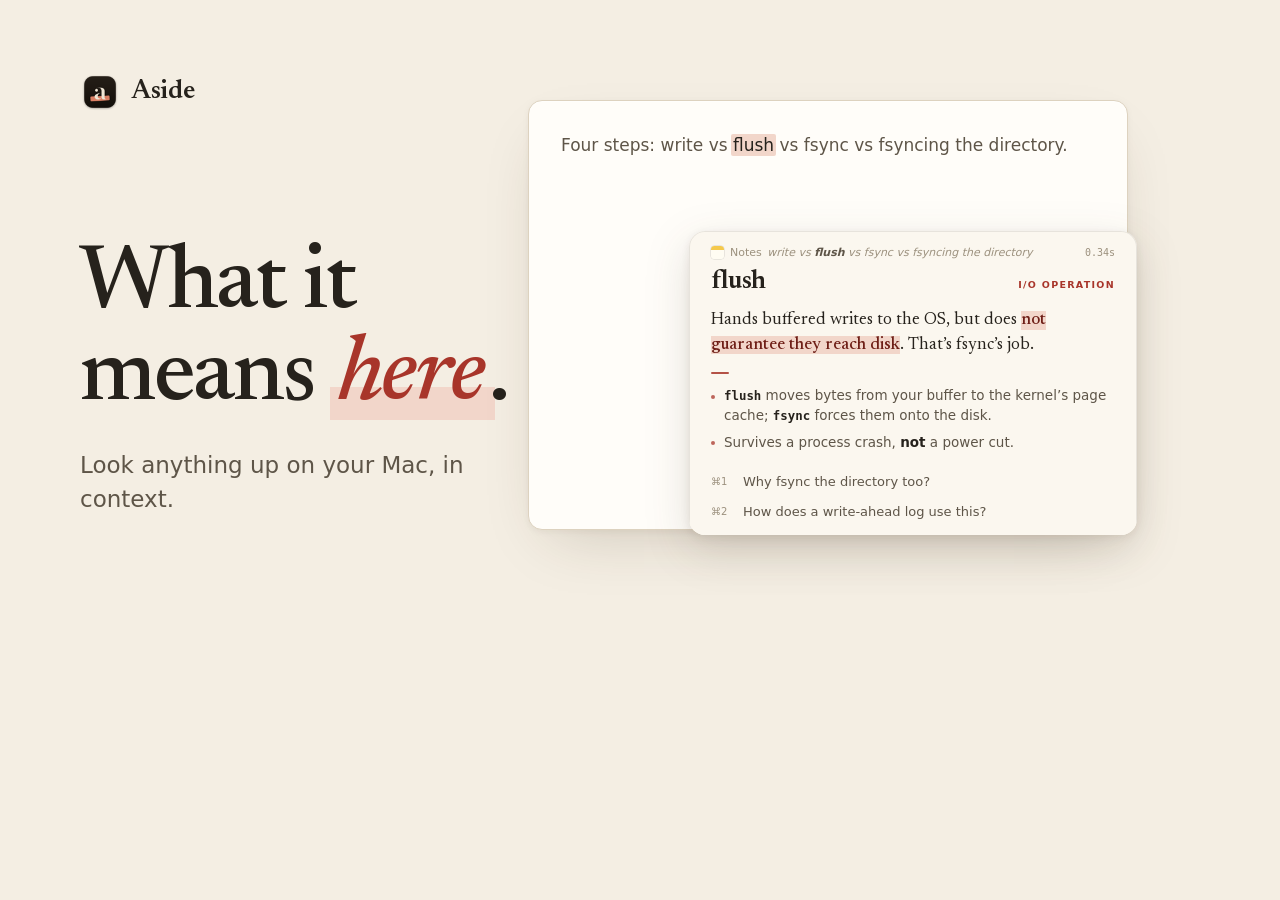
==== site/og/og.html @ 401291ee "Add the Aside website A static page in site/: an animated recreation of the panel explaining 'flush'" ====
<!DOCTYPE html>
<html lang="en-GB">
<head>
<meta charset="utf-8">
<meta name="robots" content="noindex">
<title>Aside OG image source</title>
<link rel="stylesheet" href="../styles.css">
<style>
  /* Source for ../og.png. Render at 1200x630, light mode, and screenshot. */
  html, body { width: 1200px; height: 630px; overflow: hidden; }
  body { background: var(--page); }
  .og { position: relative; width: 1200px; height: 630px; padding: 72px 80px; display: grid; grid-template-columns: 470px 1fr; gap: 40px; }
  .og .brand { font-size: 26px; gap: 12px; }
  .og .brand img { width: 40px; height: 40px; }
  .og h1 { font-size: 92px; margin-top: 120px; }
  .og .sub { margin-top: 26px; font-size: 23px; color: var(--soft); line-height: 1.45; }
  .og .doc { position: absolute; right: 72px; top: 100px; width: 600px; height: 430px; background: var(--doc); border: 1px solid var(--rule); border-radius: 14px; padding: 30px 32px; font: 17px/1.65 var(--sans); color: var(--soft); box-shadow: var(--win-shadow); }
  .og .doc .word { position: relative; color: var(--ink); }
  .og .doc p { position: relative; z-index: 0; }
  .og .doc .word-mark { opacity: 1; }
  .og .panel-wrap { position: absolute; margin: 0; opacity: 1; left: 106px; top: 72px; width: 448px; }
  .og .p-ms { opacity: 1; }
</style>
</head>
<body>
<div class="og">
  <div>
    <span class="brand"><img src="../img/favicon-64.png" alt=""><span>Aside</span></span>
    <h1>What it means <em><span class="hl" style="--x:1">here</span></em>.</h1>
    <p class="sub">Look anything up on your Mac, in context.</p>
  </div>
  <div class="doc">
    <p>Four steps: write vs <span class="word">flush<span class="word-mark"></span></span> vs fsync vs fsyncing the directory.</p>
    <div class="panel-wrap">
      <div class="panel" style="clip-path:none">
        <div class="p-body">
          <div class="p-eyebrow"><span class="p-app"></span><span class="p-snip"><b>Notes</b>&ensp;<i>write vs <strong>flush</strong> vs fsync vs fsyncing the directory</i></span><span class="p-ms">0.34s</span></div>
          <div class="p-title"><span class="p-term">flush</span><span class="p-kind">I/O operation</span></div>
          <p class="p-gist">Hands buffered writes to the OS, but does <mark>not guarantee they reach disk</mark>. That’s fsync’s job.</p>
          <span class="p-rule"></span>
          <ul class="p-bullets">
            <li><code>flush</code> moves bytes from your buffer to the kernel’s page cache; <code>fsync</code> forces them onto the disk.</li>
            <li>Survives a process crash, <strong>not</strong> a power cut.</li>
          </ul>
        </div>
        <div class="p-foot" style="transform:none">
          <div class="p-sugs"><ol class="p-sug-set" style="opacity:1"><li><kbd>⌘1</kbd><span>Why fsync the directory too?</span></li><li><kbd>⌘2</kbd><span>How does a write-ahead log use this?</span></li></ol></div>
        </div>
      </div>
    </div>
  </div>
</div>
</body>
</html>
---- site/styles.css ----
/* Aside: site styles. Palette and type follow the app's Rubric palette. */

@font-face {
  font-family: "Newsreader";
  src: url("fonts/newsreader-roman.woff2") format("woff2");
  font-weight: 400 600;
  font-style: normal;
  font-display: swap;
}
@font-face {
  font-family: "Newsreader";
  src: url("fonts/newsreader-italic.woff2") format("woff2");
  font-weight: 400 600;
  font-style: italic;
  font-display: swap;
}

:root {
  --page: #F4EEE3;
  --doc: #FFFDF9;
  --card: #FBF7EF;
  --ink: #26221C;
  --soft: #5E5548;
  --faint: #9C917E;
  --meta: #6E6354;          /* readable small text on --page */
  --accent: #A8352A;
  --mark: #F2D6CA;
  --mark-ink: #6E1E16;
  --line: #E6DCCA;
  --code: #F1E9DA;
  --rule: #DDD2BF;
  --panel-edge: rgba(0, 0, 0, .08);
  --panel-shadow: drop-shadow(0 14px 22px rgba(60, 40, 20, .14)) drop-shadow(0 2px 4px rgba(60, 40, 20, .08));
  --win-shadow: 0 1px 0 rgba(255,255,255,.6) inset, 0 24px 60px -24px rgba(60, 40, 20, .22), 0 2px 6px rgba(60, 40, 20, .05);
  --key-top: #FFFDF9;
  --key-edge: #D9CDB8;
  --lu-bg: #F5F5F4;
  --lu-ink: #1D1D1F;
  --lu-soft: #6E6E73;
  --lu-edge: rgba(0, 0, 0, .1);
  --btn-bg: #26221C;
  --btn-ink: #FBF7EF;

  --serif: "Newsreader", "New York", "Iowan Old Style", Georgia, serif;
  --sans: -apple-system, BlinkMacSystemFont, "SF Pro Text", "Segoe UI", system-ui, sans-serif;
  --mono: ui-monospace, "SF Mono", SFMono-Regular, Menlo, Consolas, monospace;
  --ease: cubic-bezier(.2, .7, .2, 1);
  --measure: 1180px;
}

@media (prefers-color-scheme: dark) {
  :root {
    --page: #14110E;
    --doc: #1A1714;
    --card: #1F1B17;
    --ink: #EDE3D2;
    --soft: #B5A992;
    --faint: #7A6F5F;
    --meta: #998D79;
    --accent: #E8876B;
    --mark: #4A2820;
    --mark-ink: #FFD2C2;
    --line: #3A332B;
    --code: #2B251F;
    --rule: #2E2822;
    --panel-edge: rgba(255, 255, 255, .09);
    --panel-shadow: drop-shadow(0 16px 26px rgba(0, 0, 0, .5)) drop-shadow(0 2px 4px rgba(0, 0, 0, .35));
    --win-shadow: 0 0 0 1px rgba(255,255,255,.05) inset, 0 24px 60px -20px rgba(0, 0, 0, .6);
    --key-top: #2A251F;
    --key-edge: #0B0907;
    --lu-bg: #2A2A2C;
    --lu-ink: #F2F2F7;
    --lu-soft: #98989D;
    --lu-edge: rgba(255, 255, 255, .1);
    --btn-bg: #EDE3D2;
    --btn-ink: #1F1B17;
  }
}

*, *::before, *::after { box-sizing: border-box; }
html { -webkit-text-size-adjust: 100%; text-size-adjust: 100%; }
body {
  margin: 0;
  background: var(--page);
  color: var(--ink);
  font: 17px/1.55 var(--sans);
  -webkit-font-smoothing: antialiased;
  -moz-osx-font-smoothing: grayscale;
  text-rendering: optimizeLegibility;
}
p, h1, h2, h3, ul, ol, figure { margin: 0; padding: 0; }
ul, ol { list-style: none; }
a { color: inherit; }
img, svg { display: block; }
mark { background: var(--mark); color: var(--mark-ink); padding: .04em 0; }
::selection { background: var(--mark); color: var(--mark-ink); }

:focus-visible {
  outline: 2px solid var(--accent);
  outline-offset: 3px;
  border-radius: 4px;
}

.skip {
  position: absolute; left: 16px; top: -60px;
  background: var(--ink); color: var(--page);
  padding: 8px 14px; border-radius: 8px; text-decoration: none; z-index: 10;
}
.skip:focus { top: 12px; }
.sr { position: absolute; width: 1px; height: 1px; overflow: hidden; clip: rect(0 0 0 0); white-space: nowrap; }

kbd {
  font: 500 .82em/1 var(--sans);
  display: inline-block;
  min-width: 1.6em;
  padding: .28em .42em .26em;
  border: 1px solid var(--rule);
  border-bottom-width: 2px;
  border-radius: 6px;
  background: var(--doc);
  color: var(--soft);
  text-align: center;
  vertical-align: .08em;
}

.label {
  font: 600 11px/1 var(--sans);
  letter-spacing: .14em;
  text-transform: uppercase;
  color: var(--accent);
}

/* ---------- Header ---------- */

.top {
  max-width: var(--measure);
  margin: 0 auto;
  padding: 22px 28px;
  display: flex;
  align-items: center;
  justify-content: space-between;
}
.brand {
  display: inline-flex; align-items: center; gap: 9px;
  text-decoration: none;
  font: 600 21px/1 var(--serif);
  letter-spacing: -.01em;
}
.brand img { width: 28px; height: 28px; }
.top nav { display: flex; gap: 26px; align-items: center; font-size: 15px; }
.top nav a { text-decoration: none; color: var(--soft); }
.top nav a:hover { color: var(--ink); }
.top nav .nav-get { color: var(--ink); font-weight: 500; }
.top nav .nav-get:hover { color: var(--accent); }

/* ---------- Buttons ---------- */

.btn {
  display: inline-flex; align-items: center; justify-content: center;
  height: 48px; padding: 0 24px;
  border-radius: 12px;
  background: var(--btn-bg);
  color: var(--btn-ink);
  font: 500 16px/1 var(--sans);
  text-decoration: none;
  transition: background-color .2s var(--ease), transform .2s var(--ease);
}
.btn:hover { background: var(--accent); color: #FFF8F2; }
.btn:active { transform: translateY(1px); }
@media (prefers-color-scheme: dark) { .btn:hover { color: #1F1B17; } }

/* ---------- Hero ---------- */

.hero {
  max-width: var(--measure);
  margin: 0 auto;
  padding: 36px 28px 96px;
  display: grid;
  grid-template-columns: minmax(0, 380px) minmax(0, 1fr);
  gap: 64px;
  align-items: center;
}
.hero-copy .label { margin-bottom: 22px; }
h1 {
  font: 500 clamp(48px, 6.2vw, 78px)/1 var(--serif);
  letter-spacing: -.025em;
  text-wrap: balance;
}
h1 em { font-style: italic; font-weight: 500; color: var(--accent); }
.hl { position: relative; display: inline-block; padding: 0 .06em; }
.hl::before {
  content: "";
  position: absolute; left: -.02em; right: -.06em; bottom: .04em; height: .36em;
  background: var(--mark);
  z-index: -1;
  transform-origin: left center;
}
.js .hl::before { transform: scaleX(0); animation: draw .7s .35s var(--ease) forwards; }
@keyframes draw { to { transform: scaleX(1); } }
h1 { position: relative; z-index: 0; }

.lede {
  margin-top: 26px;
  font-size: 18.5px;
  line-height: 1.55;
  color: var(--soft);
  max-width: 34ch;
  text-wrap: pretty;
}
.lede kbd { font-size: .78em; }
.cta { margin-top: 34px; display: flex; flex-direction: column; align-items: flex-start; gap: 14px; }
.cta-meta { font-size: 14px; color: var(--meta); }

/* The stage: a document window in "any app" with the Aside panel over it. */

.stage { position: relative; min-width: 0; }
.win {
  position: relative;
  background: var(--doc);
  border-radius: 14px;
  box-shadow: var(--win-shadow);
  border: 1px solid var(--rule);
  overflow: hidden;
  min-height: 560px;
}
.win-bar {
  display: flex; align-items: center; gap: 7px;
  height: 38px; padding: 0 14px;
  border-bottom: 1px solid var(--line);
  font: 500 12.5px/1 var(--sans);
  color: var(--faint);
}
.win-bar i { width: 11px; height: 11px; border-radius: 50%; border: 1px solid var(--rule); background: var(--card); }
.win-bar span { margin-left: auto; margin-right: auto; transform: translateX(-24px); }
.win-body {
  padding: 26px 34px 40px;
  font: 16px/1.65 var(--sans);
  color: var(--soft);
}
.win-body p + p { margin-top: 14px; }
.win-body .doc-h { font-weight: 600; color: var(--ink); font-size: 17px; margin-bottom: 8px; }
.word { position: relative; color: var(--ink); white-space: nowrap; }
.word-mark {
  position: absolute; inset: -1px -2px; z-index: -1;
  background: var(--mark); border-radius: 2px; opacity: 0;
}
.win-body p { position: relative; z-index: 0; }

.ibeam {
  position: absolute; left: 0; top: 0;
  width: 14px; height: 24px;
  pointer-events: none;
  opacity: 0;
  z-index: 3;
}

/* ---------- The Aside panel (mirrors LookupView.swift) ---------- */

.panel-wrap {
  position: absolute; left: 0; top: 0;
  width: 448px;
  filter: var(--panel-shadow);
  opacity: 0;
  z-index: 2;
}
.panel {
  background: var(--card);
  border-radius: 16px;
  overflow: hidden;
  position: relative;
}
.panel::after {
  content: ""; position: absolute; inset: 0;
  border: 1px solid var(--panel-edge);
  border-bottom: 0;
  border-radius: 16px 16px 0 0;
  pointer-events: none;
}
.p-body { padding: 15px 22px 16px; }

.p-eyebrow {
  display: flex; align-items: center; gap: 6px;
  font: 11px/1.2 var(--sans);
  color: var(--faint);
  white-space: nowrap;
}
.p-app {
  flex: none; width: 13px; height: 13px; border-radius: 3.5px;
  background: linear-gradient(#F5C94C 0 32%, #FFFCF2 32%);
  box-shadow: 0 0 0 .5px rgba(0,0,0,.15);
}
.p-snip { overflow: hidden; text-overflow: ellipsis; min-width: 0; flex: 1; }
.p-snip b { font-weight: 500; }
.p-snip strong { font-weight: 600; color: var(--soft); }
.p-ms { margin-left: auto; padding-left: 8px; font: 10px/1 var(--mono); color: var(--faint); opacity: 0; }

.p-title { display: flex; align-items: baseline; gap: 12px; margin-top: 9px; }
.p-term { font: 600 26px/1.15 var(--serif); color: var(--ink); letter-spacing: -.005em; }
.p-kind {
  margin-left: auto;
  font: 600 9.5px/1 var(--sans);
  letter-spacing: 1.3px;
  text-transform: uppercase;
  color: var(--accent);
  white-space: nowrap;
}

.p-first { position: relative; }
.p-gist {
  margin-top: 11px;
  font: 400 17px/1.45 var(--serif);
  color: var(--ink);
  text-wrap: pretty;
}
.p-gist mark { color: var(--mark-ink); font-weight: 500; }
.p-gist-sm { font-size: 15.5px; line-height: 1.42; margin-top: 0; }
.p-skel { position: absolute; left: 0; right: 0; top: 14px; display: grid; gap: 9px; opacity: 0; }
.p-skel i { height: 13px; border-radius: 4px; background: var(--line); width: 94%; }
.p-skel i + i { width: 58%; }
.p-rule { display: block; width: 18px; height: 2px; border-radius: 2px; background: var(--accent); opacity: .85; margin: 14px 0 12px; }
.p-bullets { display: grid; gap: 8px; }
.p-bullets li {
  position: relative;
  padding-left: 13px;
  font: 13.5px/1.42 var(--sans);
  color: var(--soft);
}
.p-bullets .dot, .p-bullets li::before {
  content: ""; position: absolute; left: 0; top: .62em;
  width: 4px; height: 4px; border-radius: 50%;
  background: var(--accent); opacity: .75;
}
.js .p-bullets li::before { content: none; }
.js .stream .dot { opacity: 0; }
.is-static .stream .dot { opacity: .75 !important; }
.p-bullets strong { color: var(--ink); font-weight: 600; }
.p-bullets code, .p-gist code { font: 600 12.4px/1 var(--mono); color: var(--ink); }

.p-follow .p-q {
  display: flex; align-items: baseline; gap: 7px;
  margin: 18px 0 7px; padding-top: 14px;
  border-top: .5px solid var(--line);
  font: 600 13px/1.35 var(--sans);
  color: var(--soft);
}
@media (min-resolution: 2dppx) { .p-follow .p-q { border-top-width: .5px; } }
.arr { width: 11px; height: 11px; flex: none; fill: none; stroke: var(--accent); stroke-width: 1.7; stroke-linecap: round; stroke-linejoin: round; }
.p-q .arr { width: 10px; height: 10px; transform: translateY(1px); }

.p-foot { position: relative; background: var(--card); }
.p-sugs { display: grid; padding: 0 10px 8px; }
.p-sug-set { grid-area: 1 / 1; display: grid; gap: 1px; }
.p-sug-set li {
  display: flex; align-items: center; gap: 10px;
  padding: 6px 12px;
  border-radius: 8px;
  font: 13px/1.3 var(--sans);
  color: var(--soft);
  white-space: nowrap;
  position: relative;
}
.p-sug-set li::before {
  content: ""; position: absolute; inset: 0; border-radius: 8px;
  background: var(--accent); opacity: 0;
}
.p-sug-set li.lit::before { opacity: .09; }
.p-sug-set kbd {
  all: unset;
  width: 22px; flex: none;
  font: 500 10px/1 var(--sans);
  color: var(--faint);
  position: relative;
}
.p-sug-set span { position: relative; overflow: hidden; text-overflow: ellipsis; }
.p-sug-set li.lit kbd { color: var(--accent); }
.p-sug-set li.lit span { color: var(--ink); }
.p-sug-a, .p-sug-b { opacity: 0; }
.p-sug-b { visibility: visible; }

.p-input {
  position: relative;
  display: flex; align-items: center; gap: 10px;
  padding: 12px 18px;
  border-top: .5px solid var(--line);
  background: color-mix(in srgb, var(--code) 55%, var(--card));
  font: 13.5px/1.2 var(--sans);
  border-radius: 0 0 16px 16px;
  box-shadow: inset 0 -1px 0 var(--panel-edge), inset 1px 0 0 var(--panel-edge), inset -1px 0 0 var(--panel-edge);
}
.p-input .arr { stroke-width: 1.8; }
.p-ph { color: var(--faint); }
.p-caret {
  width: 1.5px; height: 16px; margin-right: -9px;
  background: var(--accent);
  animation: blink 1.06s steps(1) infinite;
}
@keyframes blink { 50% { opacity: 0; } }
.p-esc, .p-ret {
  margin-left: auto;
  font: 500 10px/1 var(--sans);
  color: var(--faint);
  padding: 2px 5px;
  border: .75px solid color-mix(in srgb, var(--faint) 45%, transparent);
  border-radius: 4px;
}
.p-pulse { display: none; gap: 3px; margin-left: auto; width: 22px; }
.p-pulse i { width: 4px; height: 4px; border-radius: 50%; background: var(--accent); animation: pulse 1.25s ease-in-out infinite; }
.p-pulse i:nth-child(2) { animation-delay: .14s; }
.p-pulse i:nth-child(3) { animation-delay: .28s; }
@keyframes pulse { 0%, 100% { opacity: .25; } 40% { opacity: 1; } }
.busy .p-pulse { display: flex; }
.busy .p-esc, .busy .p-ret { display: none; }

/* Hidden-until-revealed pieces of the hero panel. The script reveals them;
   without JS, or with reduced motion, the final state shows. */
.js .stream .w { opacity: 0; }
.stream mark { background: none; padding: 0; }
.stream mark .w { background: var(--mark); padding: .04em 0; }
.js .vig .p-kind,
.js .stage .p-kind,
.js .stage .p-rule,
.js .stage .p-follow .p-q { opacity: 0; }

.stage-foot {
  display: flex; align-items: center; gap: 22px;
  margin-top: 20px;
  min-height: 46px;
}
.keys { position: relative; width: 168px; height: 46px; flex: none; }
.chord { position: absolute; left: 0; top: 0; display: flex; gap: 6px; }
.chord-b { opacity: 0; }
.nw { white-space: nowrap; }
.key { position: relative; display: block; height: 42px; min-width: 42px; }
.key::before {
  content: ""; position: absolute; inset: 3px 0 -3px;
  border-radius: 9px; background: var(--key-edge);
}
.cap {
  position: relative;
  display: flex; align-items: center; justify-content: center;
  height: 42px; min-width: 42px; padding: 0 12px;
  border-radius: 9px;
  border: 1px solid var(--rule);
  background: var(--key-top);
  font: 500 15px/1 var(--sans);
  color: var(--soft);
}
.key-wide .cap { min-width: 112px; justify-content: flex-start; font-size: 13px; }
.stage-foot figcaption {
  flex: 1; min-width: 0;
  display: flex; align-items: center; justify-content: space-between; gap: 16px;
  font-size: 14px; color: var(--meta);
}
.stage-foot figcaption kbd { font-size: .8em; }
.motion-toggle {
  flex: none;
  font: 500 13px/1 var(--sans);
  color: var(--soft);
  background: none;
  border: 1px solid var(--rule);
  border-radius: 999px;
  padding: 7px 13px;
  cursor: pointer;
}
.motion-toggle:hover { color: var(--ink); border-color: var(--faint); }

/* Final state for reduced motion / no JS */
.is-static .ibeam { display: none; }
.is-static .panel-wrap { opacity: 1; }
.is-static .word-mark { opacity: 1; }
.is-static .p-ms, .is-static .p-sug-b { opacity: 1; }
html:not(.js) .panel-wrap { position: relative; opacity: 1; margin: 0 0 24px 22px; width: min(448px, calc(100% - 44px)); }
html:not(.js) .p-ms, html:not(.js) .p-sug-a { opacity: 1; }
html:not(.js) .p-follow, html:not(.js) .p-sug-b, html:not(.js) .keys { display: none; }
html:not(.js) .win { min-height: 0; }

/* ---------- Sections ---------- */

section + section { border-top: 1px solid var(--rule); }
.versus, .details {
  max-width: var(--measure);
  margin: 0 auto;
  padding: 104px 28px;
}
.section-head { max-width: 760px; }
.section-head .label { margin-bottom: 18px; }
h2 {
  font: 500 clamp(32px, 3.6vw, 46px)/1.08 var(--serif);
  letter-spacing: -.02em;
  text-wrap: balance;
}

/* Look Up vs Aside */

.vs-line {
  margin: 56px 0 28px;
  font: italic 400 22px/1.4 var(--serif);
  color: var(--soft);
}
.vs-line mark { font-style: normal; color: var(--ink); font-weight: 500; padding: 0 .12em; }
.vs-grid { display: grid; grid-template-columns: 1fr 1fr; gap: 32px; align-items: start; }
.vs-col figcaption { margin-top: 16px; font-size: 15px; color: var(--meta); }
.vs-col figcaption b { color: var(--ink); font-weight: 600; }

.lookup {
  background: var(--lu-bg);
  color: var(--lu-ink);
  border-radius: 10px;
  border: 1px solid var(--lu-edge);
  box-shadow: 0 10px 30px -12px rgba(0,0,0,.18);
  padding: 16px 20px 18px;
  font: 13px/1.45 var(--sans);
  position: relative;
  overflow: hidden;
  height: 236px;
}
.lu-src { font: 600 11px/1 var(--sans); color: var(--lu-soft); padding-bottom: 12px; margin-bottom: 12px; border-bottom: 1px solid var(--lu-edge); }
.lu-word { font: 700 20px/1.2 var(--sans); }
.lu-word span { font-weight: 400; font-size: 14px; color: var(--lu-soft); margin-left: 4px; }
.lu-pos { font-style: italic; color: var(--lu-soft); margin: 8px 0 2px; }
.lu-sense b { font-weight: 600; margin-right: 4px; }
.lu-fade { margin-top: 6px; }
.lookup::after {
  content: ""; position: absolute; left: 0; right: 0; bottom: 0; height: 54px;
  background: linear-gradient(transparent, var(--lu-bg));
}

.mini {
  background: var(--card);
  border-radius: 16px;
  border: 1px solid var(--panel-edge);
  box-shadow: 0 14px 34px -14px rgba(60, 40, 20, .28), 0 2px 5px rgba(60, 40, 20, .06);
  padding: 15px 22px 20px;
}
@media (prefers-color-scheme: dark) {
  .mini { box-shadow: 0 16px 40px -12px rgba(0,0,0,.6); }
}
.mini .p-title { margin-top: 0; }
.vs-col .mini { min-height: 236px; }
.vs-col .mini .p-gist { font-size: 19px; margin-top: 14px; }

.ledger {
  margin-top: 64px;
  width: 100%;
  border-collapse: collapse;
  font-size: 15.5px;
}
.ledger th, .ledger td { text-align: left; padding: 15px 20px 15px 0; border-top: 1px solid var(--rule); vertical-align: baseline; }
.ledger thead th { font: 600 11px/1 var(--sans); letter-spacing: .14em; text-transform: uppercase; color: var(--meta); border-top: 0; padding-bottom: 12px; }
.ledger tbody th { font: 600 15px/1.4 var(--mono); color: var(--ink); width: 18%; }
.ledger .lu-ans { color: var(--meta); width: 30%; }
.ledger td:last-child { font: 17.5px/1.4 var(--serif); color: var(--ink); }
.acr b { color: var(--accent); font-weight: 600; }

/* Details */

.det-grid {
  margin-top: 64px;
  display: grid;
  grid-template-columns: 1fr 1fr;
  gap: 0 64px;
}
.det { padding: 40px 0 48px; border-top: 1px solid var(--rule); display: flex; flex-direction: column; }
.det h3 { font: 500 25px/1.2 var(--serif); letter-spacing: -.01em; display: flex; align-items: baseline; gap: 12px; }
.num { font: 600 11px/1 var(--sans); color: var(--accent); letter-spacing: .1em; transform: translateY(-3px); }
.det-copy p { margin-top: 10px; color: var(--soft); font-size: 16px; max-width: 44ch; text-wrap: pretty; }
.det-copy p kbd { font-size: .78em; }

.vig {
  position: relative;
  margin-top: 30px;
  height: 240px;
  border-radius: 14px;
  background: var(--doc);
  border: 1px solid var(--line);
  padding: 26px 26px 0;
  overflow: hidden;
}
.vig-line { font: 15.5px/1.6 var(--sans); color: var(--soft); position: relative; z-index: 0; }
.vword, .term-wrap { position: relative; color: var(--ink); white-space: nowrap; }
.vmark { position: absolute; inset: -1px -2px; background: var(--mark); border-radius: 2px; z-index: -1; opacity: 0; }
.vig-panel {
  position: absolute; left: 18px; top: 74px;
  width: min(372px, calc(100% - 36px));
  padding: 14px 18px 16px;
  opacity: 0;
  z-index: 2;
}
.vig-panel .p-term { font-size: 22px; }
.vig-panel .p-gist { font-size: 15.5px; margin-top: 8px; }
.p-exp { font: italic 400 15px/1.3 var(--serif); color: var(--soft); margin-top: 3px; }
.p-exp b { font-weight: 600; color: var(--accent); }
.p-exp i { font-style: italic; }
.js .p-exp i { opacity: 0; }

.web-slot { display: grid; }
.web-slot > * { grid-area: 1 / 1; }
.searching { margin-top: 10px; display: flex; align-items: center; gap: 8px; font: 13px/1.3 var(--sans); color: var(--soft); opacity: 0; }
.searching i { color: var(--faint); }
.searching .p-pulse { display: flex; margin: 0; width: auto; }
.sources { display: flex; gap: 6px; margin-top: 12px; opacity: 0; }
.sources span {
  font: 500 11px/1 var(--sans);
  color: var(--soft);
  padding: 5px 8px;
  border-radius: 6px;
  background: var(--code);
}
.sources span::before { content: "↗"; margin-right: 4px; color: var(--accent); }

/* Keep asking vignette */
.vig-ask { padding: 14px; }
.vig-thread {
  position: absolute; left: 14px; right: 14px; top: 14px; bottom: 14px;
  width: auto; opacity: 1;
  padding: 0;
  display: flex; flex-direction: column;
  overflow: hidden;
}
.thread-view { flex: 1; overflow: hidden; position: relative; }
.thread-inner { padding: 14px 18px 12px; }
.vig-thread .p-follow .p-q { margin-top: 14px; padding-top: 12px; }
.vig-thread .p-input { border-radius: 0 0 15px 15px; box-shadow: none; }
.typed { color: var(--ink); white-space: pre; }
.typed:empty { display: none; }
.p-ret { display: none; color: var(--accent); border-color: color-mix(in srgb, var(--accent) 50%, transparent); }
.has-text .p-ph, .has-text .p-esc { display: none; }
.has-text .p-ret { display: inline; }
.has-text .p-caret { margin-right: 0; margin-left: -9px; }
.js .vig-thread .p-follow { opacity: 0; }
.js .vig-thread .p-follow .p-q { opacity: 1; }

/* Static/reduced-motion state for vignettes */
.vig.is-static .vig-panel, .vig.is-static .vmark-all, .vig.is-static .sources { opacity: 1; }
.vig.is-static .p-exp i { opacity: 1; }
.vig.is-static .ibeam { display: none; }
.vig.is-static .searching { display: none; }
.vig-ask.is-static .p-follow { opacity: 1; }
#v-acro .vig.is-static .vmark-one, #v-web .vig.is-static .vmark-one { opacity: 1; }
.is-static .stream .w { opacity: 1 !important; }
.is-static .p-kind, .is-static .p-rule, .is-static .p-follow .p-q { opacity: 1 !important; }

/* Get it */

.get {
  max-width: 760px;
  margin: 0 auto;
  padding: 120px 28px 128px;
  text-align: center;
  display: flex; flex-direction: column; align-items: center;
  border-top: 0 !important;
}
.get-icon { width: 88px; height: 88px; margin-bottom: 28px; }
.get h2 { margin-bottom: 34px; font-size: clamp(34px, 4.2vw, 52px); }
.get-meta { margin-top: 26px; display: flex; flex-wrap: wrap; justify-content: center; gap: 6px 22px; font-size: 14.5px; color: var(--meta); }
.get-meta li + li::before { content: ""; display: inline-block; width: 3px; height: 3px; border-radius: 50%; background: var(--faint); vertical-align: middle; margin: -2px 22px 0 -13px; }
.privacy { margin-top: 18px; font: italic 17px/1.45 var(--serif); color: var(--soft); max-width: 40ch; }

.foot {
  max-width: var(--measure);
  margin: 0 auto;
  padding: 28px 28px 40px;
  border-top: 1px solid var(--rule);
  display: flex; justify-content: space-between; gap: 20px;
  font-size: 14px; color: var(--meta);
}
.foot a { color: var(--soft); text-decoration-color: var(--rule); text-underline-offset: 3px; }
.foot a:hover { color: var(--accent); text-decoration-color: currentColor; }
.foot-name { font: 600 16px/1 var(--serif); color: var(--ink); }

/* ---------- Responsive ---------- */

@media (max-width: 1080px) {
  .hero { grid-template-columns: 1fr; gap: 52px; padding-top: 28px; }
  .hero-copy { max-width: 620px; }
  .lede { max-width: 44ch; }
  .stage { max-width: 760px; width: 100%; margin: 0 auto; }
}

@media (max-width: 820px) {
  .vs-grid, .det-grid { grid-template-columns: 1fr; }
  .det-grid { gap: 0; }
  .versus, .details { padding: 80px 22px; }
}

@media (max-width: 560px) {
  body { font-size: 16px; }
  .top { padding: 18px 18px; }
  .top nav { gap: 18px; }
  .hero { padding: 20px 16px 72px; gap: 40px; }
  .hero-copy .label { margin-bottom: 16px; }
  .lede { font-size: 17px; margin-top: 20px; }
  .cta { margin-top: 26px; }
  .win-body { padding: 20px 18px 30px; font-size: 15px; }
  .win-bar span { transform: none; }
  .panel-wrap { width: calc(100% - 16px); }
  .p-body { padding: 14px 18px 14px; }
  .p-gist { font-size: 16.5px; }
  .p-term { font-size: 24px; }
  .p-input { padding: 11px 16px; }
  .stage-foot { flex-direction: column; align-items: flex-start; gap: 14px; }
  .stage-foot figcaption { width: 100%; font-size: 13.5px; }
  .versus, .details { padding: 68px 18px; }
  .vs-line { font-size: 19px; margin-top: 40px; }
  .ledger { margin-top: 48px; }
  .ledger thead { display: none; }
  .ledger tr { display: grid; grid-template-columns: minmax(0, 1fr) minmax(0, 1.5fr); gap: 4px 16px; padding: 16px 0; border-top: 1px solid var(--rule); }
  .ledger th, .ledger td { display: block; padding: 0; border: 0; width: auto !important; }
  .ledger tbody th { grid-column: 1 / -1; font-size: 14px; margin-bottom: 4px; }
  .ledger td::before { display: block; margin-bottom: 4px; font: 600 10px/1 var(--sans); letter-spacing: .14em; text-transform: uppercase; color: var(--meta); }
  .ledger td.lu-ans::before { content: "Look Up"; }
  .ledger td:last-child::before { content: "Aside"; }
  .ledger .lu-ans { font-size: 14.5px; }
  .ledger td:last-child { font-size: 16px; }
  .get-meta { flex-direction: column; gap: 4px; }
  .get-meta li + li::before { display: none; }
  .vig { padding: 20px 18px 0; height: 272px; }
  .vig-panel { left: 12px; width: calc(100% - 24px); }
  .vig-ask { padding: 12px; }
  .vig-thread { left: 12px; right: 12px; top: 12px; bottom: 12px; }
  .get { padding: 88px 20px 96px; }
  .foot { flex-direction: column; gap: 6px; padding: 24px 18px 36px; }
}

@media (prefers-reduced-motion: reduce) {
  .js .hl::before { animation: none; transform: none; }
  .p-caret { animation: none; }
  .p-pulse i { animation: none; opacity: .6; }
  .btn { transition: none; }
}
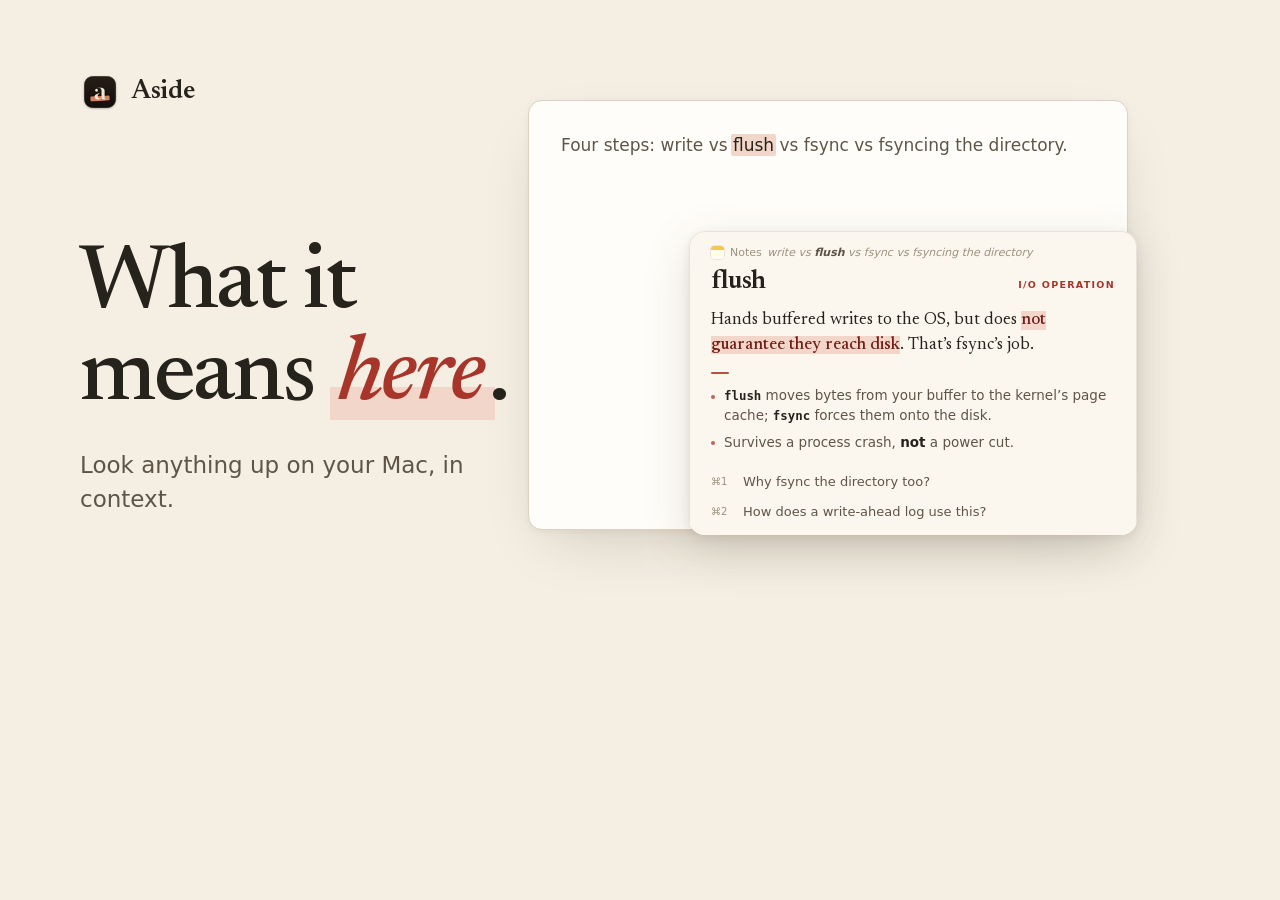
==== commit f10aaa39: "Site: drop the response-time label from the demo panel and social card" ====
--- a/site/og/og.html
+++ b/site/og/og.html
@@ -19,7 +19,6 @@
   .og .doc p { position: relative; z-index: 0; }
   .og .doc .word-mark { opacity: 1; }
   .og .panel-wrap { position: absolute; margin: 0; opacity: 1; left: 106px; top: 72px; width: 448px; }
-  .og .p-ms { opacity: 1; }
 </style>
 </head>
 <body>
@@ -34,7 +33,7 @@
     <div class="panel-wrap">
       <div class="panel" style="clip-path:none">
         <div class="p-body">
-          <div class="p-eyebrow"><span class="p-app"></span><span class="p-snip"><b>Notes</b>&ensp;<i>write vs <strong>flush</strong> vs fsync vs fsyncing the directory</i></span><span class="p-ms">0.34s</span></div>
+          <div class="p-eyebrow"><span class="p-app"></span><span class="p-snip"><b>Notes</b>&ensp;<i>write vs <strong>flush</strong> vs fsync vs fsyncing the directory</i></span></div>
           <div class="p-title"><span class="p-term">flush</span><span class="p-kind">I/O operation</span></div>
           <p class="p-gist">Hands buffered writes to the OS, but does <mark>not guarantee they reach disk</mark>. That’s fsync’s job.</p>
           <span class="p-rule"></span>
--- a/site/styles.css
+++ b/site/styles.css
@@ -292,7 +292,6 @@
 .p-snip { overflow: hidden; text-overflow: ellipsis; min-width: 0; flex: 1; }
 .p-snip b { font-weight: 500; }
 .p-snip strong { font-weight: 600; color: var(--soft); }
-.p-ms { margin-left: auto; padding-left: 8px; font: 10px/1 var(--mono); color: var(--faint); opacity: 0; }
 
 .p-title { display: flex; align-items: baseline; gap: 12px; margin-top: 9px; }
 .p-term { font: 600 26px/1.15 var(--serif); color: var(--ink); letter-spacing: -.005em; }
@@ -468,9 +467,9 @@
 .is-static .ibeam { display: none; }
 .is-static .panel-wrap { opacity: 1; }
 .is-static .word-mark { opacity: 1; }
-.is-static .p-ms, .is-static .p-sug-b { opacity: 1; }
+.is-static .p-sug-b { opacity: 1; }
 html:not(.js) .panel-wrap { position: relative; opacity: 1; margin: 0 0 24px 22px; width: min(448px, calc(100% - 44px)); }
-html:not(.js) .p-ms, html:not(.js) .p-sug-a { opacity: 1; }
+html:not(.js) .p-sug-a { opacity: 1; }
 html:not(.js) .p-follow, html:not(.js) .p-sug-b, html:not(.js) .keys { display: none; }
 html:not(.js) .win { min-height: 0; }
 
